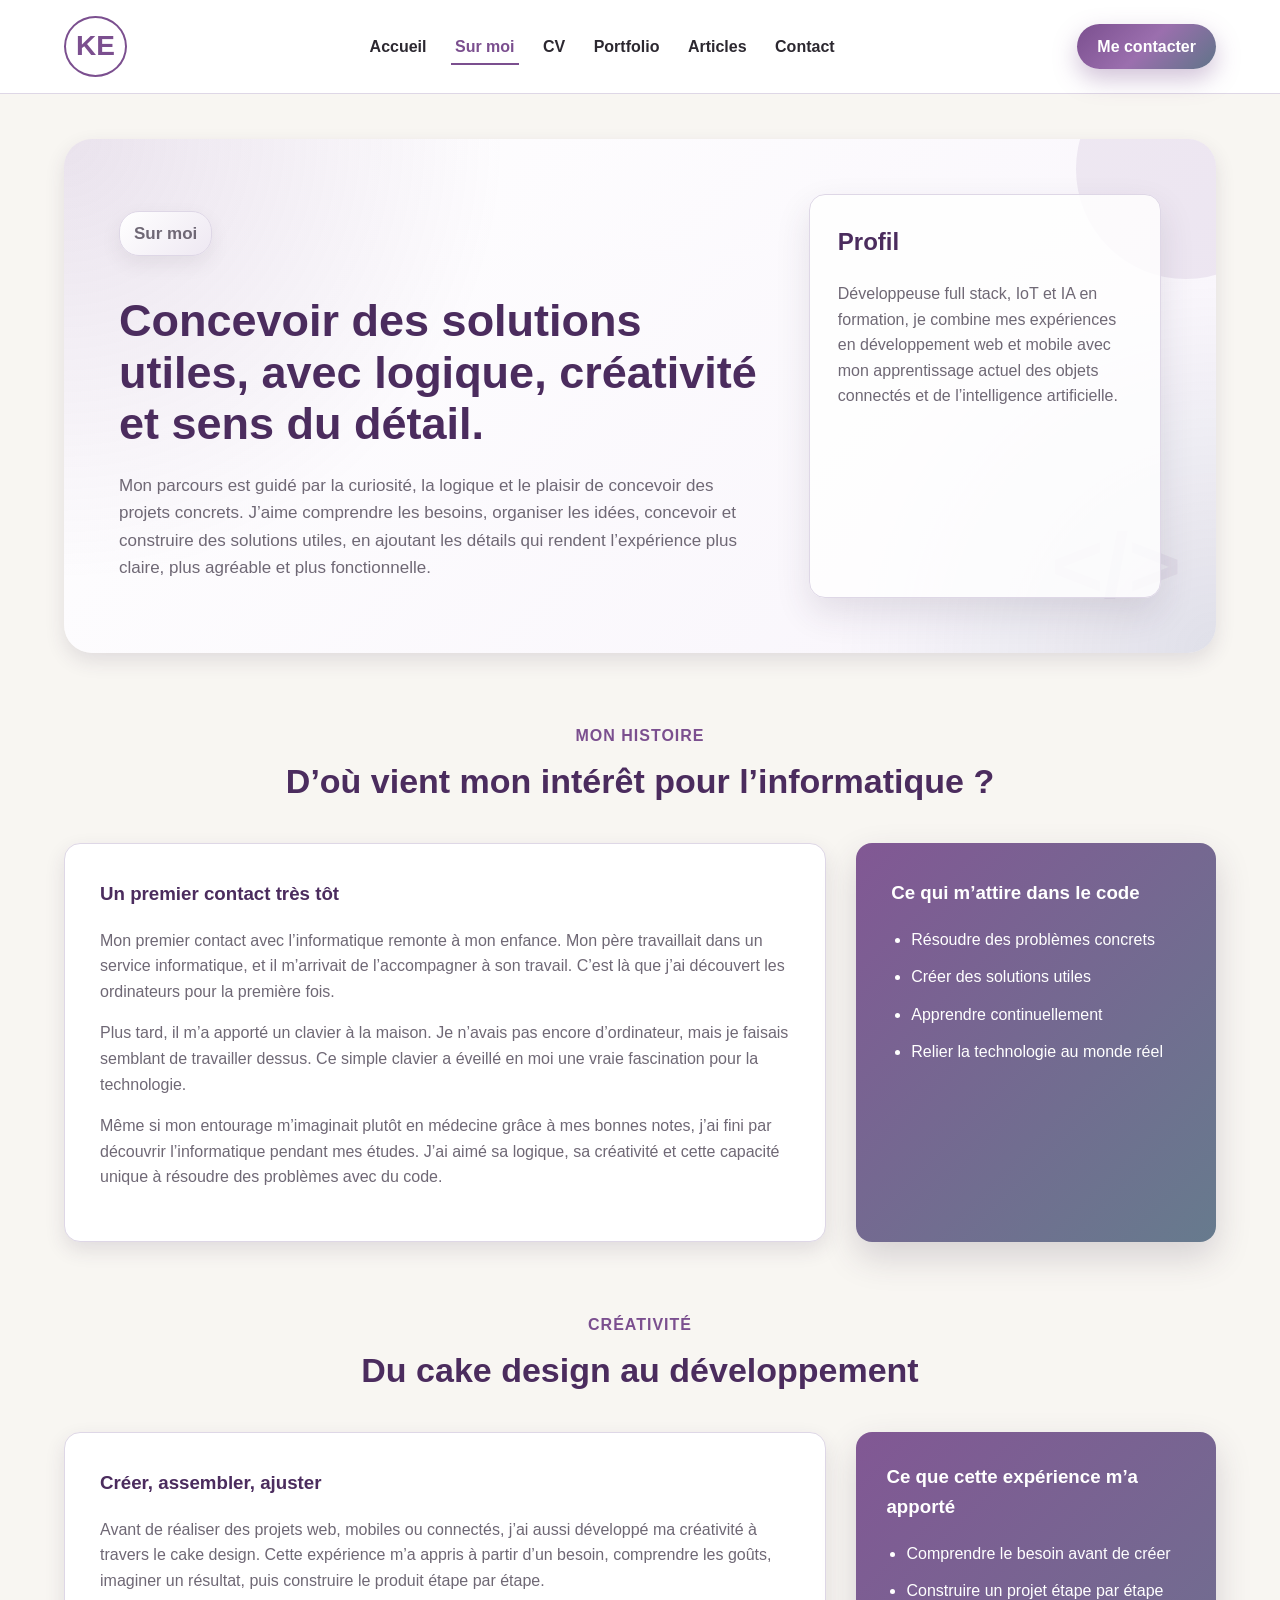
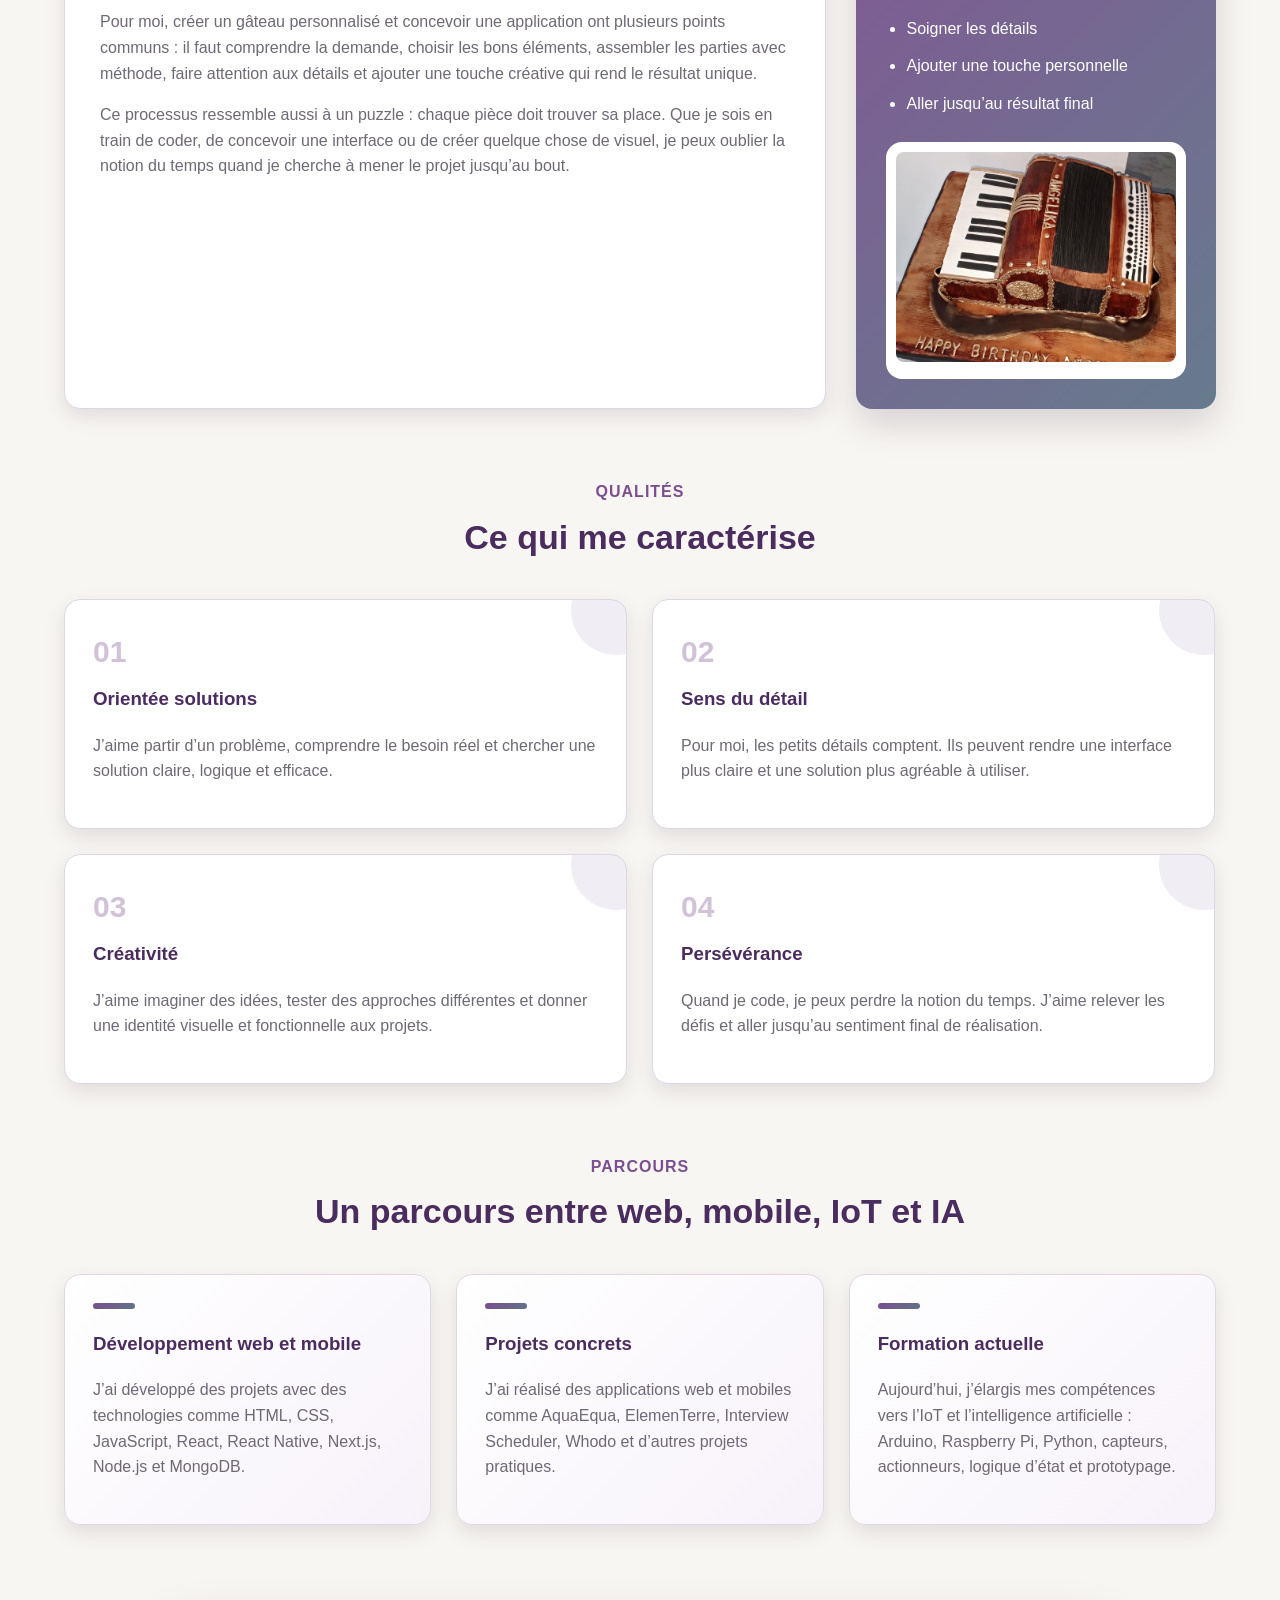
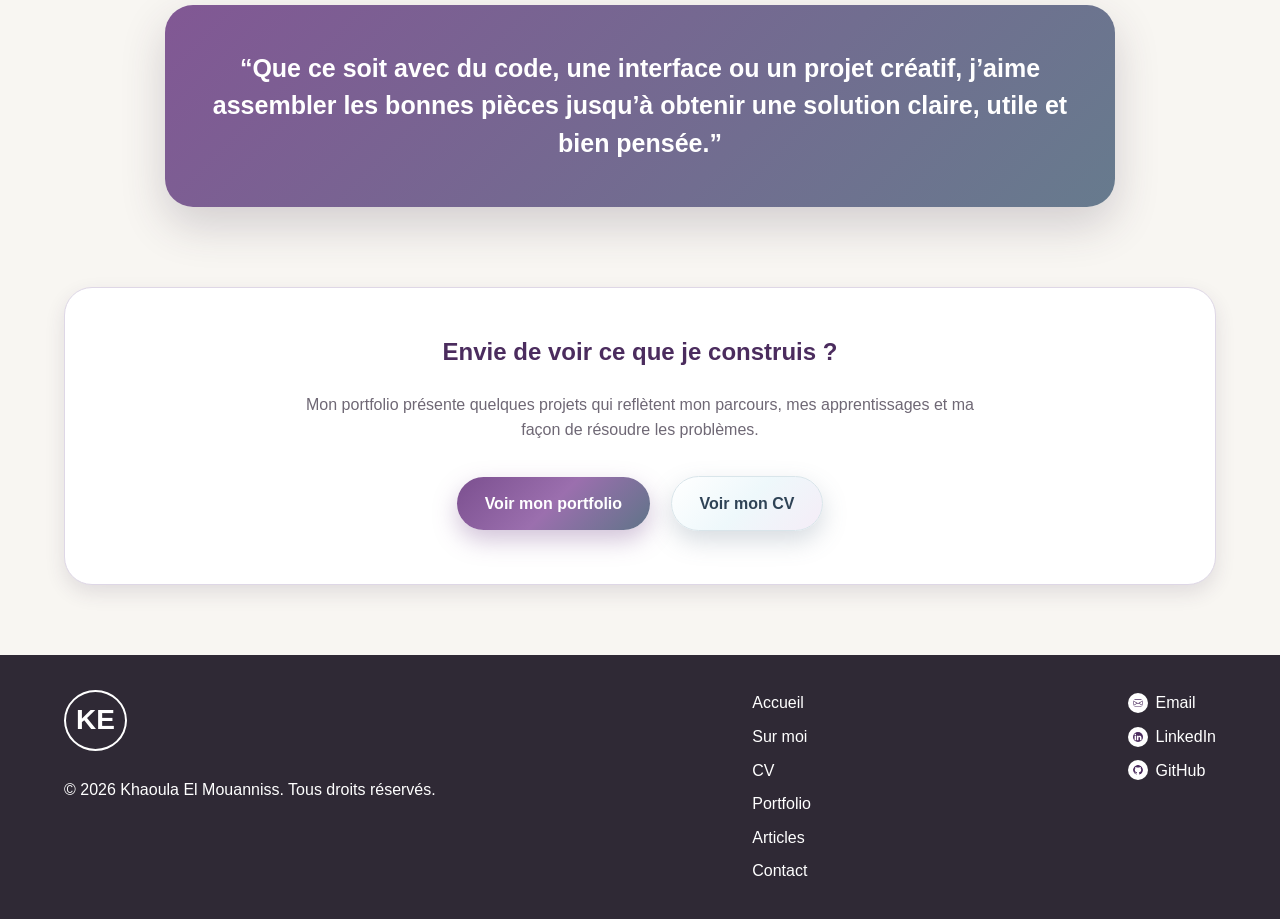
==== about.html @ fd952b24 "premier dépot du projet existant localement" ====
<!DOCTYPE html>
<html lang="fr">
<head>
    <meta charset="UTF-8">
    <meta name="viewport" content="width=device-width, initial-scale=1.0">
    <title>Sur moi | Khaoula El Mouanniss</title>

    <meta name="description" content="Découvrez le parcours de Khaoula El Mouanniss, son intérêt pour l'informatique, le développement web, le mobile, l'IoT, l'IA et sa démarche créative orientée solutions.">
    <meta name="keywords" content="Khaoula El Mouanniss, sur moi, biographie, développeuse, full stack, IoT, intelligence artificielle, créativité, cake design, portfolio">
    <meta name="author" content="Khaoula El Mouanniss">

    <link rel="icon" href="images/favicon.ico">
    <link rel="stylesheet" href="css/styles.css">
    <link rel="stylesheet" href="css/about.css">
</head>

<body>
    <header>
        <div class="header-container">
            <a href="index.html" class="logo">KE</a>

            <nav>
                <ul>
                    <li><a href="index.html">Accueil</a></li>
                    <li><a href="about.html" class="active">Sur moi</a></li>
                    <li><a href="cv.html">CV</a></li>
                    <li><a href="portfolio.html">Portfolio</a></li>
                    <li><a href="articles.html">Articles</a></li>
                    <li><a href="contact.html">Contact</a></li>
                </ul>
            </nav>

            <a href="contact.html" class="btn btn-small btn-primary">Me contacter</a>
        </div>
    </header>

    <main>
        <section class="about-hero">
            <div class="about-hero-text">
                <p class="intro-label">Sur moi</p>

                <h1>Concevoir des solutions utiles, avec logique, créativité et sens du détail.</h1>
                <p>
    Mon parcours est guidé par la curiosité, la logique et le plaisir de concevoir
    des projets concrets. J’aime comprendre les besoins, organiser les idées, concevoir et construire
    des solutions utiles, en ajoutant les détails qui rendent l’expérience plus claire,
    plus agréable et plus fonctionnelle.
</p>
            </div>

            <div class="about-hero-card">
                <h2>Profil</h2>
                <p>
                    Développeuse full stack, IoT et IA en formation, je combine mes expériences en
                    développement web et mobile avec mon apprentissage actuel des objets connectés
                    et de l’intelligence artificielle.
                </p>
            </div>
        </section>

        <section class="story-section">
            <div class="section-title">
                <p>Mon histoire</p>
                <h2>D’où vient mon intérêt pour l’informatique ?</h2>
            </div>

            <div class="story-box">
                <article class="story-text">
                    <h3>Un premier contact très tôt</h3>

                    <p>
                        Mon premier contact avec l’informatique remonte à mon enfance. Mon père travaillait
                        dans un service informatique, et il m’arrivait de l’accompagner à son travail.
                        C’est là que j’ai découvert les ordinateurs pour la première fois.
                    </p>

                    <p>
                        Plus tard, il m’a apporté un clavier à la maison. Je n’avais pas encore d’ordinateur,
                        mais je faisais semblant de travailler dessus. Ce simple clavier a éveillé en moi
                        une vraie fascination pour la technologie.
                    </p>

                    <p>
                        Même si mon entourage m’imaginait plutôt en médecine grâce à mes bonnes notes,
                        j’ai fini par découvrir l’informatique pendant mes études. J’ai aimé sa logique,
                        sa créativité et cette capacité unique à résoudre des problèmes avec du code.
                    </p>
                </article>

                <aside class="story-side">
                    <h3>Ce qui m’attire dans le code</h3>
                    <ul>
                        <li>Résoudre des problèmes concrets</li>
                        <li>Créer des solutions utiles</li>
                        <li>Apprendre continuellement</li>
                        <li>Relier la technologie au monde réel</li>
                    </ul>
                </aside>
            </div>
        </section>

       <section class="creative-section">
    <div class="section-title">
        <p>Créativité</p>
        <h2>Du cake design au développement</h2>
    </div>

    <div class="creative-box">
        <article class="creative-text">
            <h3>Créer, assembler, ajuster</h3>

            <p>
                Avant de réaliser des projets web, mobiles ou connectés, j’ai aussi développé
                ma créativité à travers le cake design. Cette expérience m’a appris à partir
                d’un besoin, comprendre les goûts, imaginer un résultat, puis construire le produit
                étape par étape.
            </p>

            <p>
                Pour moi, créer un gâteau personnalisé et concevoir une application ont plusieurs
                points communs : il faut comprendre la demande, choisir les bons éléments, assembler
                les parties avec méthode, faire attention aux détails et ajouter une touche créative
                qui rend le résultat unique.
            </p>

            <p>
                Ce processus ressemble aussi à un puzzle : chaque pièce doit trouver sa place.
                Que je sois en train de coder, de concevoir une interface ou de créer quelque chose
                de visuel, je peux oublier la notion du temps quand je cherche à mener le projet
                jusqu’au bout.
            </p>
        </article>

        <aside class="creative-side">
            <h3>Ce que cette expérience m’a apporté</h3>

            <ul>
                <li>Comprendre le besoin avant de créer</li>
                <li>Construire un projet étape par étape</li>
                <li>Soigner les détails</li>
                <li>Ajouter une touche personnelle</li>
                <li>Aller jusqu’au résultat final</li>
            </ul>

            <div class="cake-photo">
                <img src="images/cake-design.png" alt="Gâteau accordéon personnalisé réalisé par Khaoula">
            </div>
        </aside>
    </div>
</section>

        <section class="values-section">
            <div class="section-title">
                <p>Qualités</p>
                <h2>Ce qui me caractérise</h2>
            </div>

            <div class="values-grid">
                <article class="value-card">
                    <span>01</span>
                    <h3>Orientée solutions</h3>
                    <p>
                        J’aime partir d’un problème, comprendre le besoin réel et chercher une solution
                        claire, logique et efficace.
                    </p>
                </article>

                <article class="value-card">
                    <span>02</span>
                    <h3>Sens du détail</h3>
                    <p>
                        Pour moi, les petits détails comptent. Ils peuvent rendre une interface plus claire
                        et une solution plus agréable à utiliser.
                    </p>
                </article>

                <article class="value-card">
                    <span>03</span>
                    <h3>Créativité</h3>
                    <p>
                        J’aime imaginer des idées, tester des approches différentes et donner une identité
                        visuelle et fonctionnelle aux projets.
                    </p>
                </article>

                <article class="value-card">
                    <span>04</span>
                    <h3>Persévérance</h3>
                    <p>
                        Quand je code, je peux perdre la notion du temps. J’aime relever les défis et aller
                        jusqu’au sentiment final de réalisation.
                    </p>
                </article>
            </div>
        </section>

        <section class="journey-section">
            <div class="section-title">
                <p>Parcours</p>
                <h2>Un parcours entre web, mobile, IoT et IA</h2>
            </div>

            <div class="timeline">
                <article class="timeline-item">
                    <h3>Développement web et mobile</h3>
                    <p>
                        J’ai développé des projets avec des technologies comme HTML, CSS, JavaScript,
                        React, React Native, Next.js, Node.js et MongoDB.
                    </p>
                </article>

                <article class="timeline-item">
                    <h3>Projets concrets</h3>
                    <p>
                        J’ai réalisé des applications web et mobiles comme AquaEqua, ElemenTerre,
                        Interview Scheduler, Whodo et d’autres projets pratiques.
                    </p>
                </article>

                <article class="timeline-item">
                    <h3>Formation actuelle</h3>
                    <p>
                        Aujourd’hui, j’élargis mes compétences vers l’IoT et l’intelligence artificielle :
                        Arduino, Raspberry Pi, Python, capteurs, actionneurs, logique d’état et prototypage.
                    </p>
                </article>
            </div>
        </section>

       <section class="about-quote">
    <p>
        “Que ce soit avec du code, une interface ou un projet créatif, j’aime assembler les bonnes pièces
        jusqu’à obtenir une solution claire, utile et bien pensée.”
    </p>
</section>

        <section class="about-cta">
            <h2>Envie de voir ce que je construis ?</h2>
            <p>
                Mon portfolio présente quelques projets qui reflètent mon parcours, mes apprentissages
                et ma façon de résoudre les problèmes.
            </p>

            <div>
                <a href="portfolio.html" class="btn btn-primary">Voir mon portfolio</a>
                <a href="cv.html" class="btn btn-secondary">Voir mon CV</a>
            </div>
        </section>
    </main>

    <footer>
        <div class="footer-container">
            <div>
                <a href="index.html" class="footer-logo">KE</a>
                <p>© 2026 Khaoula El Mouanniss. Tous droits réservés.</p>
            </div>

            <div class="footer-links">
                <a href="index.html">Accueil</a>
                <a href="about.html">Sur moi</a>
                <a href="cv.html">CV</a>
                <a href="portfolio.html">Portfolio</a>
                <a href="articles.html">Articles</a>
                <a href="contact.html">Contact</a>
            </div>

            <div class="social-links">
                    <a href="mailto:khaoula.mouanniss@gmail.com">
                        <img src="images/icons/envelope.svg" alt>
                        Email
                    </a>

                    <a href="https://www.linkedin.com/in/mouanniss/"
                        target="_blank">
                        <img src="images/icons/linkedin.svg" alt>
                        LinkedIn
                    </a>

                    <a href="https://github.com/khaoulamouanniss"
                        target="_blank">
                        <img src="images/icons/github.svg" alt>
                        GitHub
                    </a>
                </div>
        </div>
    </footer>
</body>
</html>
---- css/styles.css ----
:root {
    --color-primary: #7b4f8f;
    --color-primary-dark: #4b2c5e;
    --color-secondary: #5f7488;
    --color-background: #f8f6f2;
    --color-surface: #ffffff;
    --color-soft: #eee8f2;
    --color-text: #2c2830;
    --color-muted: #6f6875;
    --color-border: #ded7e6;

    --shadow-soft: 0 0.5rem 1.25rem rgba(60, 45, 70, 0.12);

    --radius-small: 0.5rem;
    --radius-medium: 1rem;
    --radius-large: 1.75rem;
}

* {
    box-sizing: border-box;
}

body {
    margin: 0;
    font-family: Arial, Helvetica, sans-serif;
    background-color: var(--color-background);
    color: var(--color-text);
    line-height: 1.6;
}

img {
    max-width: 100%;
}

a {
    text-decoration: none;
    color: inherit;
}

header {
    background-color: var(--color-surface);
    border-bottom: 1px solid var(--color-border);
    position: sticky;
    top: 0;
    z-index: 10;
}

.header-container {
    width: 90%;
    max-width: 75rem;
    margin: 0 auto;
    padding: 1rem 0;
    display: flex;
    justify-content: space-between;
    align-items: center;
}

.logo,
.footer-logo {
    font-size: 1.75rem;
    font-weight: bold;
    color: var(--color-primary);
    border: 2px solid var(--color-primary);
    padding: 0.375rem 0.625rem;
    border-radius: 50%;
}

nav ul {
    padding: 0;
    margin: 0;
    list-style-type: none;
}

nav ul li {
    display: inline-block;
    margin: 0 0.5rem;
}

nav ul li a {
    color: var(--color-text);
    font-weight: bold;
    padding: 0.5rem 0.25rem;
}

nav ul li a:hover,
nav ul li a.active {
    color: var(--color-primary);
    border-bottom: 2px solid var(--color-primary);
}

.btn {
    display: inline-block;
    border-radius: 2.5rem;
    padding: 0.875rem 1.75rem;
    font-weight: bold;
    transition: 0.3s;
    border: none;
}

.btn-small {
    padding: 0.625rem 1.25rem;
}

.btn-primary {
    color: white;
    background: linear-gradient(135deg, #7b4f8f, #9b6fae, #5f7488);
    box-shadow: 0 0.625rem 1.5625rem rgba(123, 79, 143, 0.35);
}

.btn-primary:hover {
    transform: translateY(-0.1875rem);
    background: linear-gradient(135deg, #8e5fa3, #b184c3, #6f879c);
    box-shadow: 0 0.9375rem 2.1875rem rgba(123, 79, 143, 0.45);
}

.btn-secondary {
    color: #2f4356;
    background: linear-gradient(135deg, #ffffff, #eef8fb, #f5edf7);
    border: 1px solid #d9e5ea;
    box-shadow: 0 0.625rem 1.5625rem rgba(95, 116, 136, 0.25);
}

.btn-secondary:hover {
    transform: translateY(-0.1875rem);
    background: linear-gradient(135deg, #ffffff, #e3f5fb, #f8eef8);
    box-shadow: 0 0.9375rem 2.1875rem rgba(95, 116, 136, 0.35);
}

.section-title {
    text-align: center;
    margin-bottom: 2.1875rem;
}

.section-title p {
    color: var(--color-primary);
    font-weight: bold;
    text-transform: uppercase;
    letter-spacing: 0.0625rem;
    margin-bottom: 0.3125rem;
}

.section-title h2 {
    margin: 0;
    font-size: 2.125rem;
    color: var(--color-primary-dark);
}

.intro-label {
    display: inline-block;
    background: linear-gradient(135deg, #ffffff, #eee8f2);
    color: var(--color-primary-dark);
    padding: 0.5rem 0.875rem;
    border-radius: 1.25rem;
    font-weight: bold;
    border: 1px solid var(--color-border);
    box-shadow: 0 0.5rem 1.25rem rgba(60, 45, 70, 0.08);
}

footer {
    background-color: #2f2935;
    color: white;
    padding: 2.1875rem 0;
    margin-top: 3.75rem;
}

.footer-container {
    width: 90%;
    max-width: 75rem;
    margin: 0 auto;
    display: flex;
    justify-content: space-between;
    gap: 1.875rem;
}

.footer-logo {
    display: inline-block;
    color: white;
    border-color: white;
    margin-bottom: 0.625rem;
}

.footer-links,
.social-links {
    display: flex;
    flex-direction: column;
    gap: 0.5rem;
}

.footer-links a:hover,
.social-links a:hover {
    color: #d9c6e8;
}

.social-links a {
    display: flex;
    align-items: center;
    gap: 0.5rem;
}

.social-links img {
    width: 1.25rem;
    height: 1.25rem;
    background-color: white;
    padding: 0.3125rem;
    border-radius: 50%;
}

.social-links a:hover img {
    background-color: #d9c6e8;
}
---- css/about.css ----
/* Page sur moi */

/* Hero sur moi */

.about-hero {
    width: 90%;
    max-width: 75rem;
    margin: 2.8125rem auto;
    padding: 3.4375rem;
    border-radius: var(--radius-large);
    box-shadow: var(--shadow-soft);
    display: flex;
    justify-content: space-between;
    gap: 2.5rem;
    position: relative;
    overflow: hidden;

    background:
        radial-gradient(circle at top left, rgba(123, 79, 143, 0.16), transparent 35%),
        radial-gradient(circle at bottom right, rgba(95, 116, 136, 0.16), transparent 30%),
        linear-gradient(135deg, #ffffff, #f8f4fb);
}

.about-hero::before {
    content: "";
    position: absolute;
    width: 13.75rem;
    height: 13.75rem;
    right: -5rem;
    top: -5rem;
    border-radius: 50%;
    background-color: rgba(123, 79, 143, 0.10);
}

.about-hero::after {
    content: "</>";
    position: absolute;
    right: 2.1875rem;
    bottom: 0.9375rem;
    font-size: 5.625rem;
    font-weight: bold;
    color: rgba(123, 79, 143, 0.07);
}

.about-hero-text,
.about-hero-card {
    position: relative;
    z-index: 2;
}

.about-hero-text {
    width: 65%;
}

.about-hero h1 {
    font-size: 2.8125rem;
    line-height: 1.15;
    margin: 1.375rem 0;
    color: var(--color-primary-dark);
}

.about-hero-text p {
    font-size: 1.0625rem;
    color: var(--color-muted);
}

.about-hero-card {
    width: 35%;
    background-color: rgba(255, 255, 255, 0.82);
    border: 1px solid var(--color-border);
    border-radius: var(--radius-medium);
    padding: 1.75rem;
    box-shadow: 0 0.9375rem 2.1875rem rgba(60, 45, 70, 0.12);
}

.about-hero-card h2 {
    margin-top: 0;
    color: var(--color-primary-dark);
}

.about-hero-card p {
    color: var(--color-muted);
}

.card-number {
    font-size: 2.375rem;
    font-weight: bold;
    color: rgba(123, 79, 143, 0.25);
    margin: 0 0 0.625rem;
}


/* Sections générales */

.story-section,
.values-section,
.journey-section,
.about-cta {
    width: 90%;
    max-width: 75rem;
    margin: 4.375rem auto;
}


/* Histoire */

.story-box {
    display: flex;
    gap: 1.875rem;
    align-items: stretch;
}

.story-text {
    width: 68%;
    background-color: var(--color-surface);
    border: 1px solid var(--color-border);
    border-radius: var(--radius-medium);
    padding: 2.1875rem;
    box-shadow: var(--shadow-soft);
}

.story-text h3 {
    color: var(--color-primary-dark);
    margin-top: 0;
}

.story-text p {
    color: var(--color-muted);
}

.story-side {
    width: 32%;
    background:
        linear-gradient(135deg, rgba(123, 79, 143, 0.95), rgba(95, 116, 136, 0.95));
    color: white;
    border-radius: var(--radius-medium);
    padding: 2.1875rem;
    box-shadow: 0 0.9375rem 2.1875rem rgba(60, 45, 70, 0.18);
}

.story-side h3 {
    margin-top: 0;
}

.story-side ul {
    padding-left: 1.25rem;
}

.story-side li {
    margin-bottom: 0.75rem;
}


/* Créativité */

.creative-section {
    width: 90%;
    max-width: 75rem;
    margin: 4.375rem auto;
}

.creative-box {
    display: flex;
    gap: 1.875rem;
    align-items: stretch;
}

.creative-text {
    width: 68%;
    background-color: var(--color-surface);
    border: 1px solid var(--color-border);
    border-radius: var(--radius-medium);
    padding: 2.1875rem;
    box-shadow: var(--shadow-soft);
}

.creative-text h3 {
    color: var(--color-primary-dark);
    margin-top: 0;
}

.creative-text p {
    color: var(--color-muted);
}

.creative-side {
    width: 32%;
    background:
        linear-gradient(135deg, rgba(123, 79, 143, 0.95), rgba(95, 116, 136, 0.95));
    color: white;
    border-radius: var(--radius-medium);
    padding: 1.875rem;
    box-shadow: 0 0.9375rem 2.1875rem rgba(60, 45, 70, 0.18);
}

.creative-side h3 {
    margin-top: 0;
}

.creative-side ul {
    padding-left: 1.25rem;
}

.creative-side li {
    margin-bottom: 0.75rem;
}

.cake-photo {
    margin-top: 1.5625rem;
    background-color: white;
    padding: 0.625rem;
    border-radius: var(--radius-medium);
}

.cake-photo img {
    width: 100%;
    height: 13.125rem;
    object-fit: cover;
    object-position: center center;
    border-radius: var(--radius-small);
}


/* Qualités */

.values-grid {
    display: flex;
    flex-wrap: wrap;
    gap: 1.5625rem;
}

.value-card {
    width: calc(50% - 0.8125rem);
    background-color: var(--color-surface);
    border: 1px solid var(--color-border);
    border-radius: var(--radius-medium);
    padding: 1.75rem;
    box-shadow: var(--shadow-soft);
    transition: 0.3s;
    position: relative;
    overflow: hidden;
}

.value-card::before {
    content: "";
    position: absolute;
    width: 5.625rem;
    height: 5.625rem;
    right: -2.1875rem;
    top: -2.1875rem;
    border-radius: 50%;
    background-color: rgba(123, 79, 143, 0.10);
}

.value-card:hover {
    transform: translateY(-0.3125rem);
    box-shadow: 0 1rem 2.1875rem rgba(60, 45, 70, 0.16);
}

.value-card span {
    display: inline-block;
    color: rgba(123, 79, 143, 0.35);
    font-size: 1.875rem;
    font-weight: bold;
    margin-bottom: 0.5rem;
}

.value-card h3 {
    color: var(--color-primary-dark);
    margin-top: 0;
}

.value-card p {
    color: var(--color-muted);
}


/* Parcours */

.timeline {
    display: flex;
    gap: 1.5625rem;
}

.timeline-item {
    width: 33.33%;
    background:
        linear-gradient(135deg, #ffffff, #f7f2fa);
    border: 1px solid var(--color-border);
    border-radius: var(--radius-medium);
    padding: 1.75rem;
    box-shadow: var(--shadow-soft);
    position: relative;
}

.timeline-item::before {
    content: "";
    display: block;
    width: 2.625rem;
    height: 0.375rem;
    background: linear-gradient(135deg, var(--color-primary), var(--color-secondary));
    border-radius: 1.25rem;
    margin-bottom: 1.25rem;
}

.timeline-item h3 {
    color: var(--color-primary-dark);
    margin-top: 0;
}

.timeline-item p {
    color: var(--color-muted);
}


/* Citation */

.about-quote {
    width: 90%;
    max-width: 59.375rem;
    margin: 5rem auto;
    padding: 2.8125rem;
    text-align: center;
    border-radius: var(--radius-large);
    background:
        linear-gradient(135deg, rgba(123, 79, 143, 0.95), rgba(95, 116, 136, 0.95));
    color: white;
    box-shadow: 0 1.125rem 2.8125rem rgba(60, 45, 70, 0.20);
}

.about-quote p {
    font-size: 1.5625rem;
    line-height: 1.5;
    margin: 0;
    font-weight: bold;
}


/* Appel à l'action */

.about-cta {
    text-align: center;
    background-color: var(--color-surface);
    border: 1px solid var(--color-border);
    border-radius: var(--radius-large);
    padding: 2.8125rem;
    box-shadow: var(--shadow-soft);
}

.about-cta h2 {
    color: var(--color-primary-dark);
    margin-top: 0;
}

.about-cta p {
    color: var(--color-muted);
    max-width: 43.75rem;
    margin: 0 auto 1.5625rem;
}

.about-cta .btn {
    margin: 0.5rem;
}
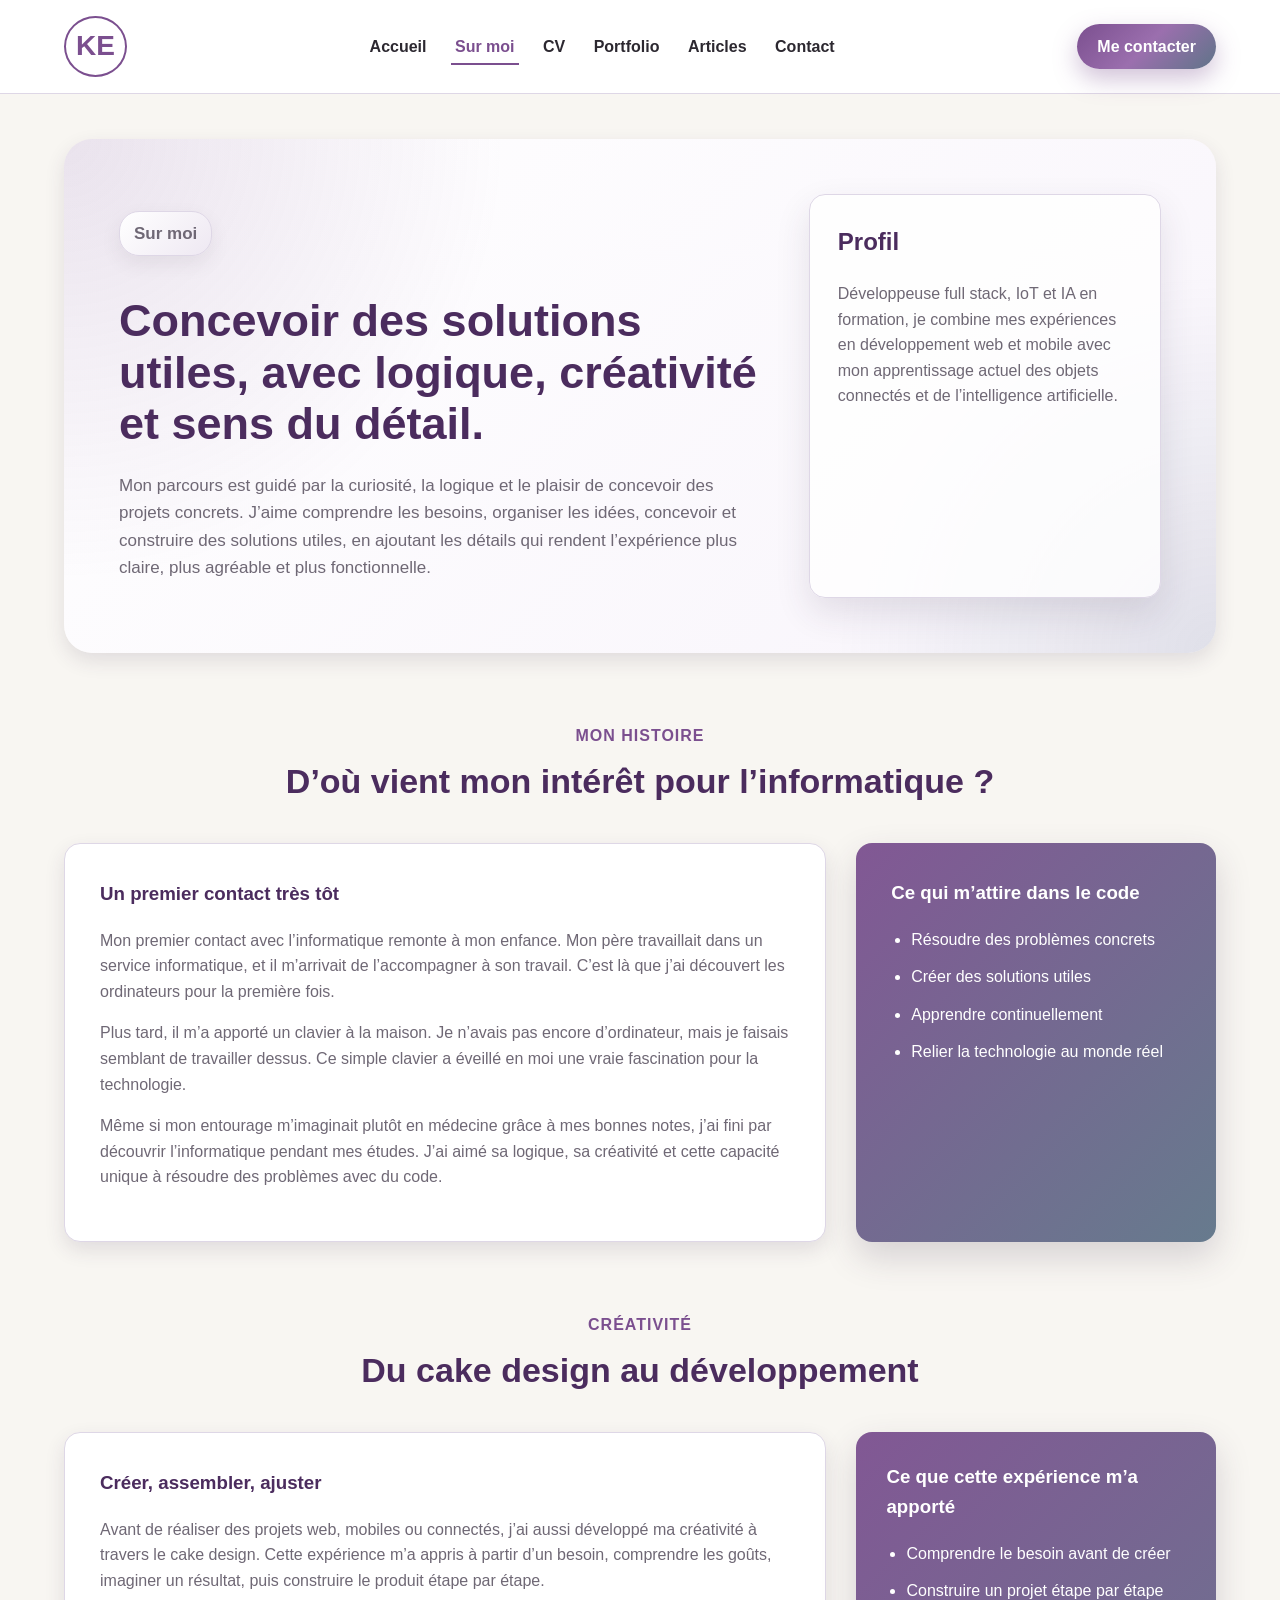
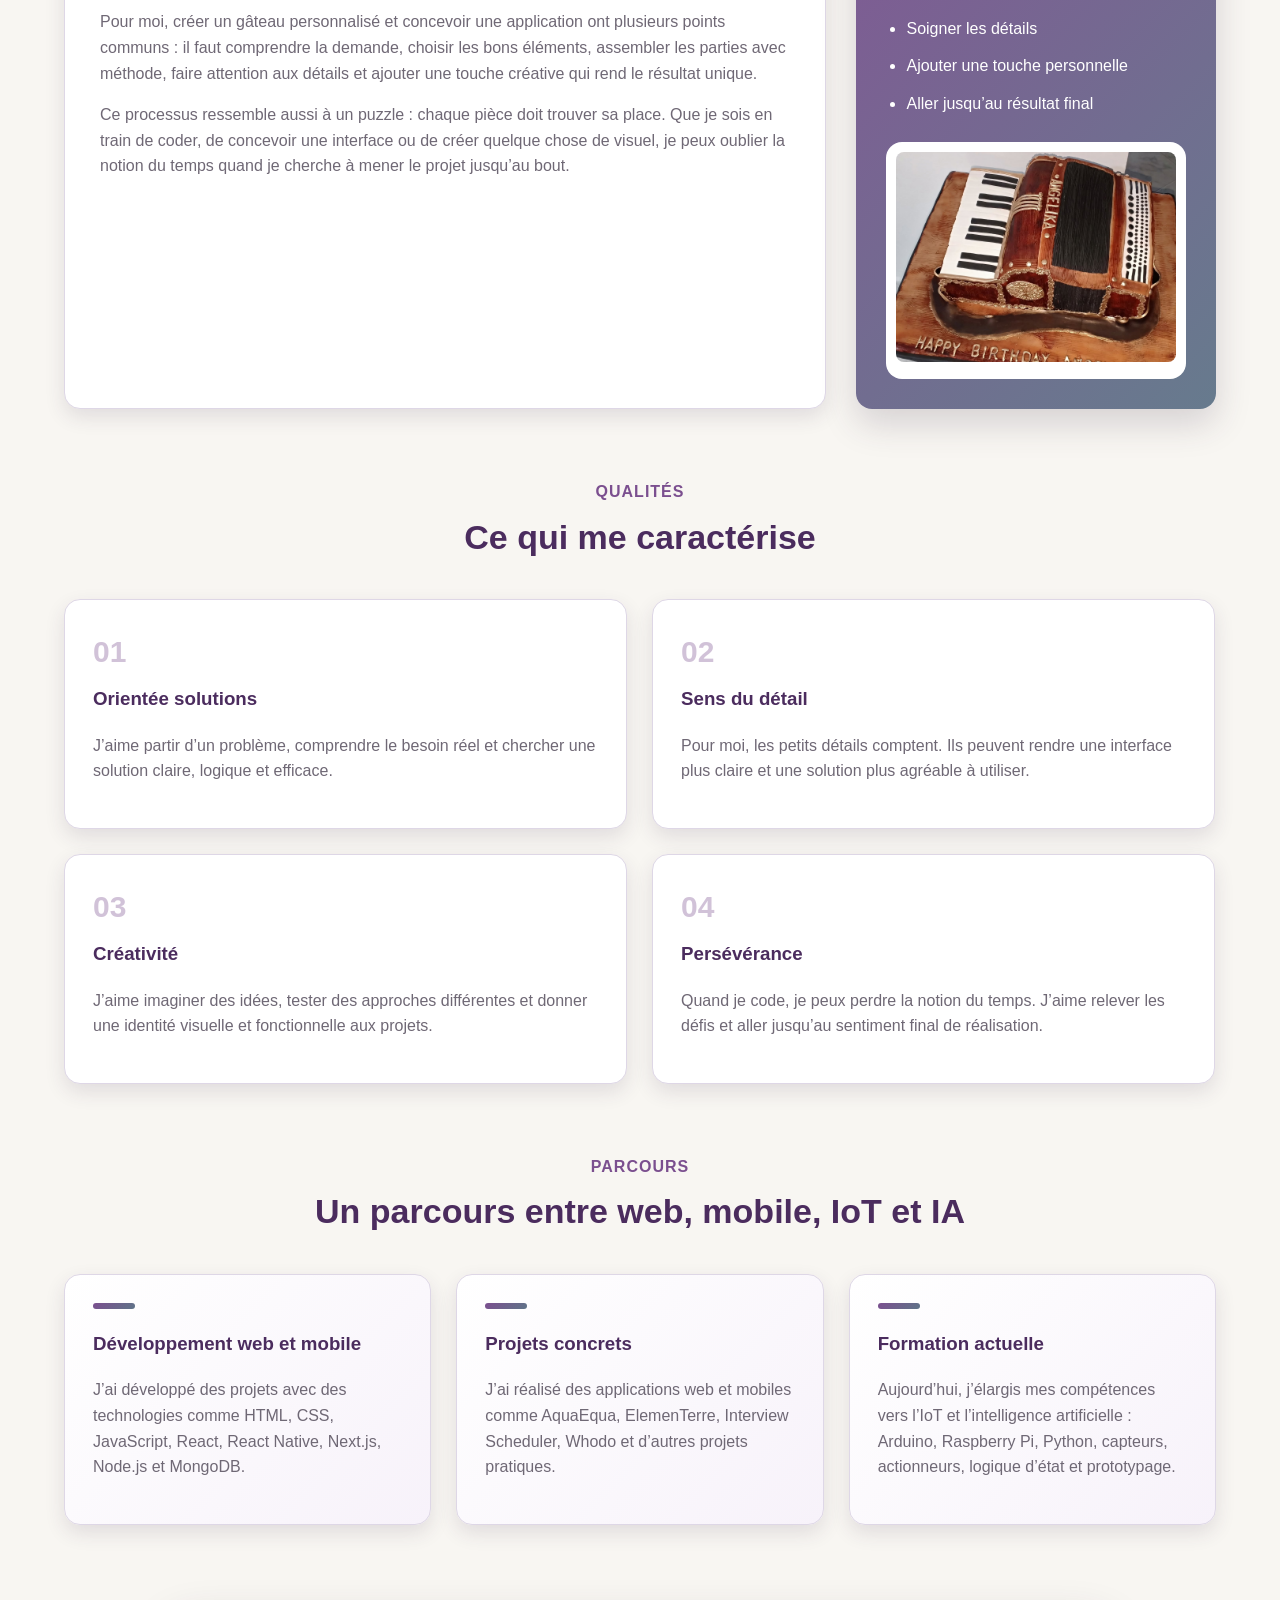
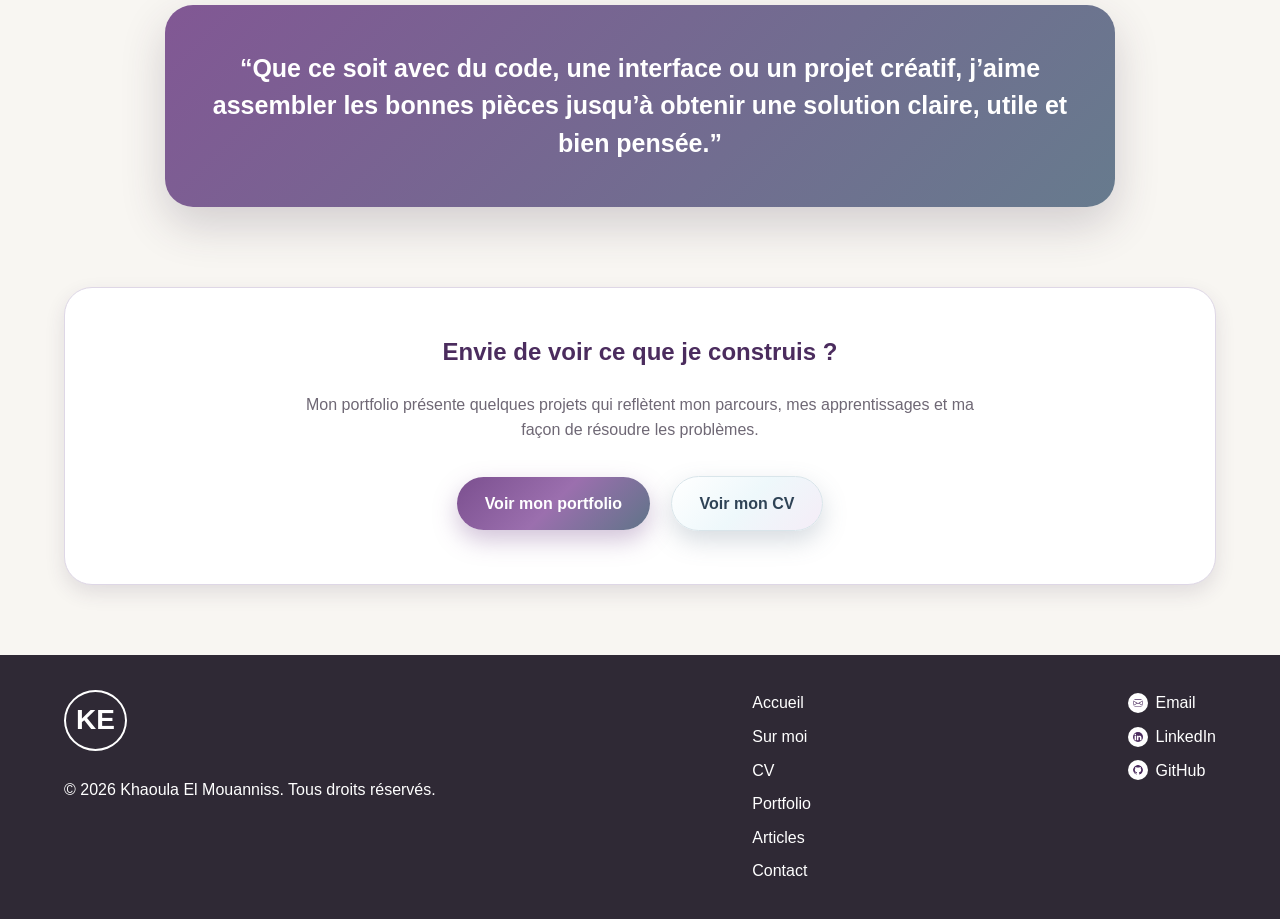
==== commit aa26c803: "add comments" ====
--- a/about.html
+++ b/about.html
@@ -266,19 +266,19 @@
 
             <div class="social-links">
                     <a href="mailto:khaoula.mouanniss@gmail.com">
-                        <img src="images/icons/envelope.svg" alt>
+                        <img src="images/icons/envelope.svg" alt="Icon email">
                         Email
                     </a>
 
                     <a href="https://www.linkedin.com/in/mouanniss/"
                         target="_blank">
-                        <img src="images/icons/linkedin.svg" alt>
+                        <img src="images/icons/linkedin.svg" alt="Icon linkedin">
                         LinkedIn
                     </a>
 
                     <a href="https://github.com/khaoulamouanniss"
                         target="_blank">
-                        <img src="images/icons/github.svg" alt>
+                        <img src="images/icons/github.svg" alt="Icon github">
                         GitHub
                     </a>
                 </div>
--- a/css/styles.css
+++ b/css/styles.css
@@ -1,3 +1,5 @@
+/* Variables globales */
+
 :root {
     --color-primary: #7b4f8f;
     --color-primary-dark: #4b2c5e;
@@ -16,6 +18,8 @@
     --radius-large: 1.75rem;
 }
 
+/* Styles globaux */
+
 * {
     box-sizing: border-box;
 }
@@ -37,6 +41,8 @@
     color: inherit;
 }
 
+/* En-tête */
+
 header {
     background-color: var(--color-surface);
     border-bottom: 1px solid var(--color-border);
@@ -55,6 +61,7 @@
     align-items: center;
 }
 
+/* Logo */
 .logo,
 .footer-logo {
     font-size: 1.75rem;
@@ -65,6 +72,7 @@
     border-radius: 50%;
 }
 
+/* Menu */
 nav ul {
     padding: 0;
     margin: 0;
@@ -88,6 +96,7 @@
     border-bottom: 2px solid var(--color-primary);
 }
 
+/* Boutons */
 .btn {
     display: inline-block;
     border-radius: 2.5rem;
@@ -126,6 +135,7 @@
     box-shadow: 0 0.9375rem 2.1875rem rgba(95, 116, 136, 0.35);
 }
 
+/* Titre de section */
 .section-title {
     text-align: center;
     margin-bottom: 2.1875rem;
@@ -145,6 +155,7 @@
     color: var(--color-primary-dark);
 }
 
+/* Label de section */
 .intro-label {
     display: inline-block;
     background: linear-gradient(135deg, #ffffff, #eee8f2);
@@ -156,6 +167,7 @@
     box-shadow: 0 0.5rem 1.25rem rgba(60, 45, 70, 0.08);
 }
 
+/* Pied de page */
 footer {
     background-color: #2f2935;
     color: white;
@@ -191,6 +203,7 @@
     color: #d9c6e8;
 }
 
+/* Liens sociaux */
 .social-links a {
     display: flex;
     align-items: center;
--- a/css/about.css
+++ b/css/about.css
@@ -1,6 +1,6 @@
 /* Page sur moi */
 
-/* Hero sur moi */
+/* Section principale */
 
 .about-hero {
     width: 90%;
@@ -12,8 +12,6 @@
     display: flex;
     justify-content: space-between;
     gap: 2.5rem;
-    position: relative;
-    overflow: hidden;
 
     background:
         radial-gradient(circle at top left, rgba(123, 79, 143, 0.16), transparent 35%),
@@ -21,33 +19,7 @@
         linear-gradient(135deg, #ffffff, #f8f4fb);
 }
 
-.about-hero::before {
-    content: "";
-    position: absolute;
-    width: 13.75rem;
-    height: 13.75rem;
-    right: -5rem;
-    top: -5rem;
-    border-radius: 50%;
-    background-color: rgba(123, 79, 143, 0.10);
-}
-
-.about-hero::after {
-    content: "</>";
-    position: absolute;
-    right: 2.1875rem;
-    bottom: 0.9375rem;
-    font-size: 5.625rem;
-    font-weight: bold;
-    color: rgba(123, 79, 143, 0.07);
-}
-
-.about-hero-text,
-.about-hero-card {
-    position: relative;
-    z-index: 2;
-}
-
+/* Texte de la section sur moi */
 .about-hero-text {
     width: 65%;
 }
@@ -64,6 +36,7 @@
     color: var(--color-muted);
 }
 
+/* Carte Profil */
 .about-hero-card {
     width: 35%;
     background-color: rgba(255, 255, 255, 0.82);
@@ -81,14 +54,6 @@
 .about-hero-card p {
     color: var(--color-muted);
 }
-
-.card-number {
-    font-size: 2.375rem;
-    font-weight: bold;
-    color: rgba(123, 79, 143, 0.25);
-    margin: 0 0 0.625rem;
-}
-
 
 /* Sections générales */
 
@@ -101,7 +66,6 @@
     margin: 4.375rem auto;
 }
 
-
 /* Histoire */
 
 .story-box {
@@ -110,6 +74,7 @@
     align-items: stretch;
 }
 
+/* Texte principal de l’histoire */
 .story-text {
     width: 68%;
     background-color: var(--color-surface);
@@ -128,6 +93,7 @@
     color: var(--color-muted);
 }
 
+/* Encadré latéral */
 .story-side {
     width: 32%;
     background:
@@ -149,7 +115,6 @@
 .story-side li {
     margin-bottom: 0.75rem;
 }
-
 
 /* Créativité */
 
@@ -165,6 +130,7 @@
     align-items: stretch;
 }
 
+/* Texte créativité */
 .creative-text {
     width: 68%;
     background-color: var(--color-surface);
@@ -183,6 +149,7 @@
     color: var(--color-muted);
 }
 
+/* Encadré créativité */
 .creative-side {
     width: 32%;
     background:
@@ -205,6 +172,7 @@
     margin-bottom: 0.75rem;
 }
 
+/* Photo cake design */
 .cake-photo {
     margin-top: 1.5625rem;
     background-color: white;
@@ -220,7 +188,6 @@
     border-radius: var(--radius-small);
 }
 
-
 /* Qualités */
 
 .values-grid {
@@ -229,6 +196,7 @@
     gap: 1.5625rem;
 }
 
+/* Cartes des qualités */
 .value-card {
     width: calc(50% - 0.8125rem);
     background-color: var(--color-surface);
@@ -237,19 +205,6 @@
     padding: 1.75rem;
     box-shadow: var(--shadow-soft);
     transition: 0.3s;
-    position: relative;
-    overflow: hidden;
-}
-
-.value-card::before {
-    content: "";
-    position: absolute;
-    width: 5.625rem;
-    height: 5.625rem;
-    right: -2.1875rem;
-    top: -2.1875rem;
-    border-radius: 50%;
-    background-color: rgba(123, 79, 143, 0.10);
 }
 
 .value-card:hover {
@@ -274,7 +229,6 @@
     color: var(--color-muted);
 }
 
-
 /* Parcours */
 
 .timeline {
@@ -282,6 +236,7 @@
     gap: 1.5625rem;
 }
 
+/* Étapes du parcours */
 .timeline-item {
     width: 33.33%;
     background:
@@ -293,6 +248,7 @@
     position: relative;
 }
 
+/* trait décoratif */
 .timeline-item::before {
     content: "";
     display: block;
@@ -312,7 +268,6 @@
     color: var(--color-muted);
 }
 
-
 /* Citation */
 
 .about-quote {
@@ -335,9 +290,7 @@
     font-weight: bold;
 }
 
-
-/* Appel à l'action */
-
+/* Boutons cta*/
 .about-cta {
     text-align: center;
     background-color: var(--color-surface);
